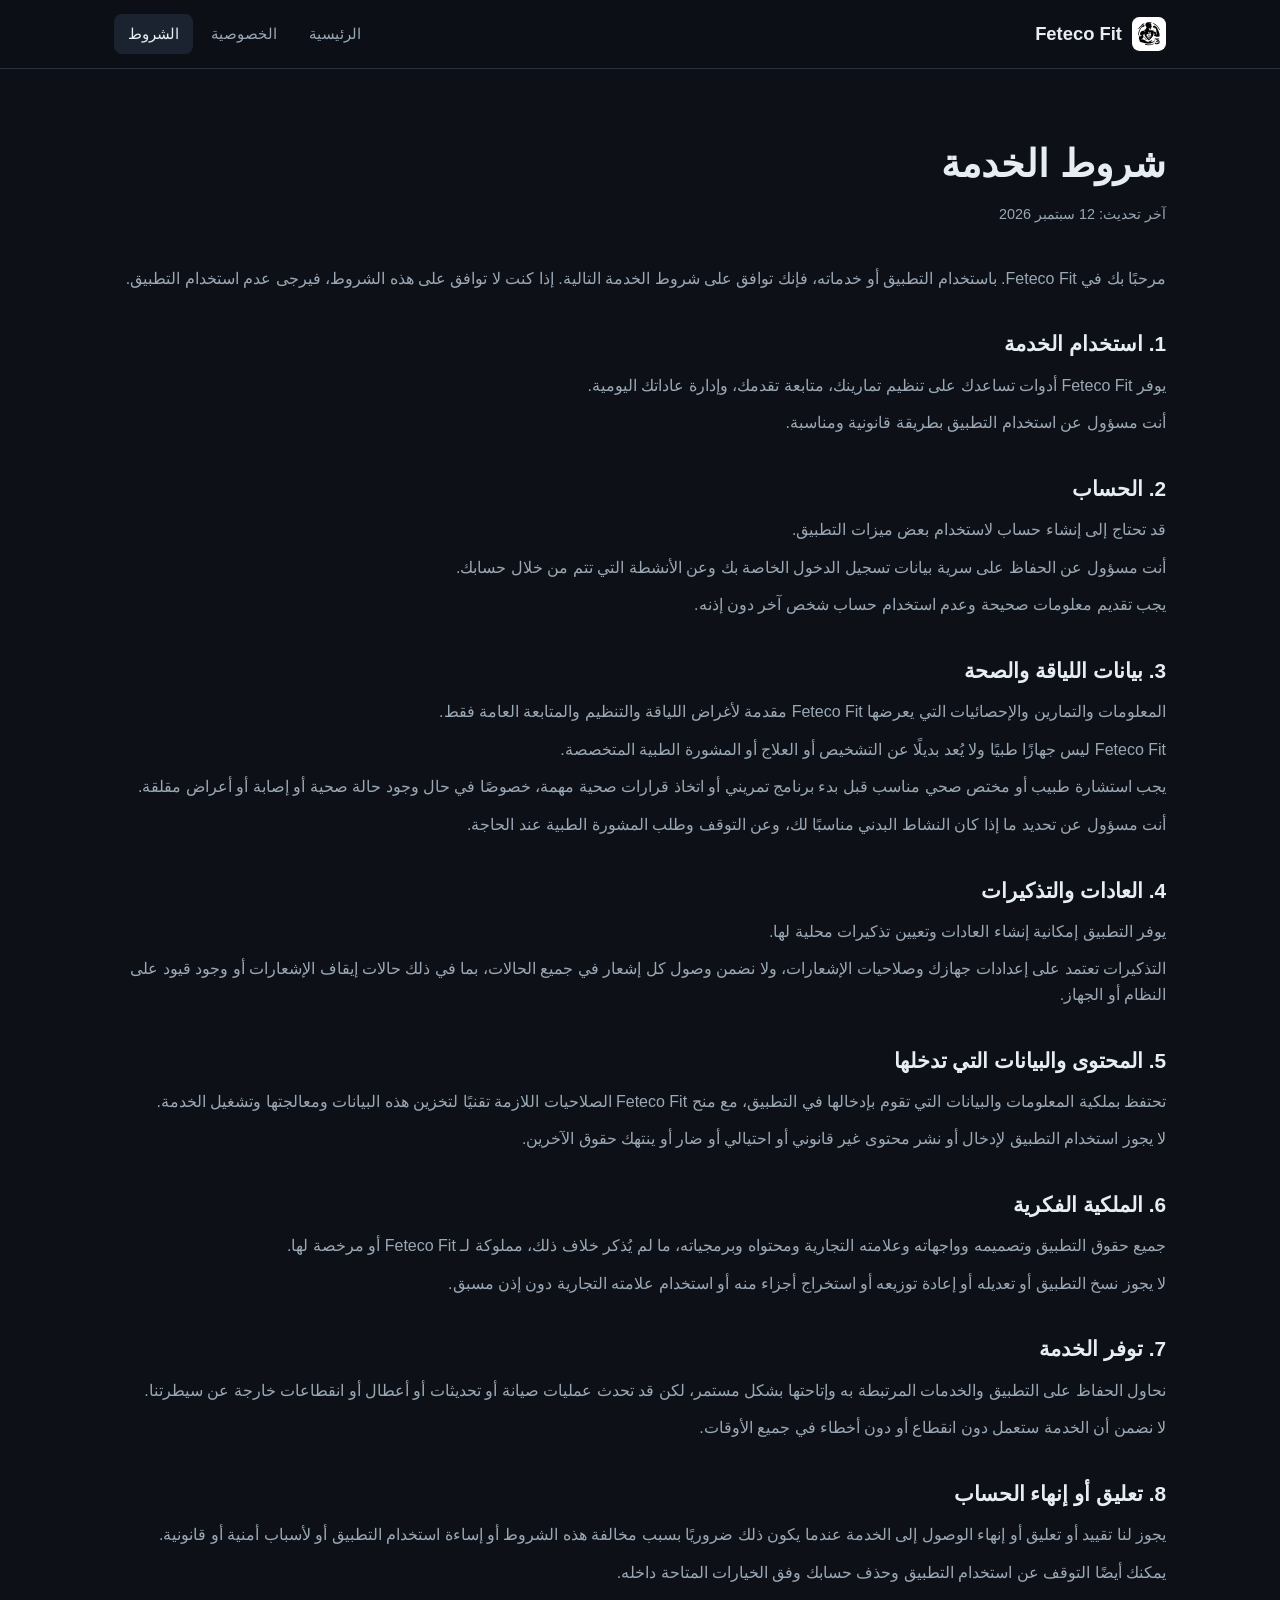
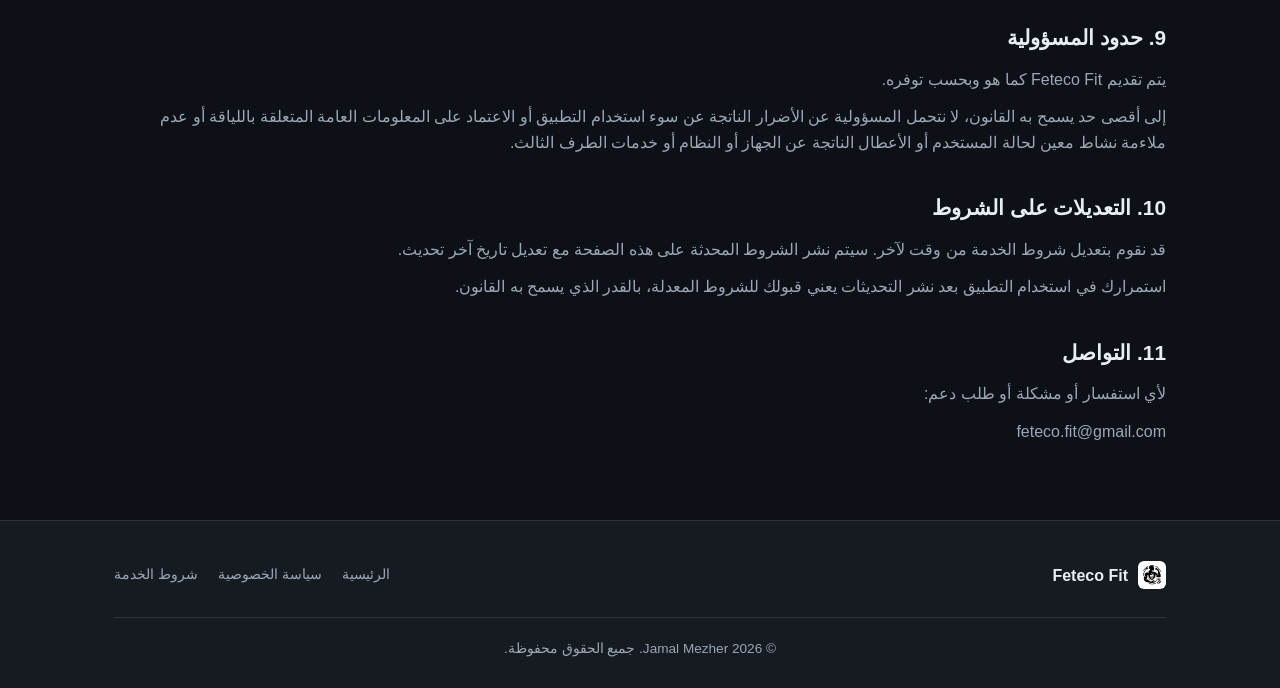
==== terms-of-service/index.html @ 4de9567b "Initial Feteco Fit website Generated with [Devin](https://devin.ai)  Co-Authored-By: Devin <15824324" ====
<!DOCTYPE html>
<html lang="ar" dir="rtl">
<head>
  <meta charset="UTF-8" />
  <meta name="viewport" content="width=device-width, initial-scale=1.0" />
  <title>شروط الخدمة — Feteco Fit</title>
  <meta name="description" content="شروط الخدمة لتطبيق Feteco Fit" />
  <link rel="icon" type="image/svg+xml" href="../assets/logo.svg" />
  <link rel="stylesheet" href="../style.css" />
</head>
<body>

  <header class="site-header">
    <div class="container">
      <a class="brand" href="../index.html">
        <img src="../assets/logo.svg" alt="Feteco Fit logo" />
        <span>Feteco Fit</span>
      </a>
      <nav class="main-nav" aria-label="Main navigation">
        <ul>
          <li><a href="../index.html">الرئيسية</a></li>
          <li><a href="../privacy-policy/">الخصوصية</a></li>
          <li><a href="../terms-of-service/" class="active">الشروط</a></li>
        </ul>
      </nav>
    </div>
  </header>

  <main class="page-content">
    <div class="container">
      <h1>شروط الخدمة</h1>
      <p class="last-updated">آخر تحديث: 12 سبتمبر 2026</p>

      <p>مرحبًا بك في Feteco Fit. باستخدام التطبيق أو خدماته، فإنك توافق على شروط الخدمة التالية. إذا كنت لا توافق على هذه الشروط، فيرجى عدم استخدام التطبيق.</p>

      <h2>1. استخدام الخدمة</h2>
      <p>يوفر Feteco Fit أدوات تساعدك على تنظيم تمارينك، متابعة تقدمك، وإدارة عاداتك اليومية.</p>
      <p>أنت مسؤول عن استخدام التطبيق بطريقة قانونية ومناسبة.</p>

      <h2>2. الحساب</h2>
      <p>قد تحتاج إلى إنشاء حساب لاستخدام بعض ميزات التطبيق.</p>
      <p>أنت مسؤول عن الحفاظ على سرية بيانات تسجيل الدخول الخاصة بك وعن الأنشطة التي تتم من خلال حسابك.</p>
      <p>يجب تقديم معلومات صحيحة وعدم استخدام حساب شخص آخر دون إذنه.</p>

      <h2>3. بيانات اللياقة والصحة</h2>
      <p>المعلومات والتمارين والإحصائيات التي يعرضها Feteco Fit مقدمة لأغراض اللياقة والتنظيم والمتابعة العامة فقط.</p>
      <p>Feteco Fit ليس جهازًا طبيًا ولا يُعد بديلًا عن التشخيص أو العلاج أو المشورة الطبية المتخصصة.</p>
      <p>يجب استشارة طبيب أو مختص صحي مناسب قبل بدء برنامج تمريني أو اتخاذ قرارات صحية مهمة، خصوصًا في حال وجود حالة صحية أو إصابة أو أعراض مقلقة.</p>
      <p>أنت مسؤول عن تحديد ما إذا كان النشاط البدني مناسبًا لك، وعن التوقف وطلب المشورة الطبية عند الحاجة.</p>

      <h2>4. العادات والتذكيرات</h2>
      <p>يوفر التطبيق إمكانية إنشاء العادات وتعيين تذكيرات محلية لها.</p>
      <p>التذكيرات تعتمد على إعدادات جهازك وصلاحيات الإشعارات، ولا نضمن وصول كل إشعار في جميع الحالات، بما في ذلك حالات إيقاف الإشعارات أو وجود قيود على النظام أو الجهاز.</p>

      <h2>5. المحتوى والبيانات التي تدخلها</h2>
      <p>تحتفظ بملكية المعلومات والبيانات التي تقوم بإدخالها في التطبيق، مع منح Feteco Fit الصلاحيات اللازمة تقنيًا لتخزين هذه البيانات ومعالجتها وتشغيل الخدمة.</p>
      <p>لا يجوز استخدام التطبيق لإدخال أو نشر محتوى غير قانوني أو احتيالي أو ضار أو ينتهك حقوق الآخرين.</p>

      <h2>6. الملكية الفكرية</h2>
      <p>جميع حقوق التطبيق وتصميمه وواجهاته وعلامته التجارية ومحتواه وبرمجياته، ما لم يُذكر خلاف ذلك، مملوكة لـ Feteco Fit أو مرخصة لها.</p>
      <p>لا يجوز نسخ التطبيق أو تعديله أو إعادة توزيعه أو استخراج أجزاء منه أو استخدام علامته التجارية دون إذن مسبق.</p>

      <h2>7. توفر الخدمة</h2>
      <p>نحاول الحفاظ على التطبيق والخدمات المرتبطة به وإتاحتها بشكل مستمر، لكن قد تحدث عمليات صيانة أو تحديثات أو أعطال أو انقطاعات خارجة عن سيطرتنا.</p>
      <p>لا نضمن أن الخدمة ستعمل دون انقطاع أو دون أخطاء في جميع الأوقات.</p>

      <h2>8. تعليق أو إنهاء الحساب</h2>
      <p>يجوز لنا تقييد أو تعليق أو إنهاء الوصول إلى الخدمة عندما يكون ذلك ضروريًا بسبب مخالفة هذه الشروط أو إساءة استخدام التطبيق أو لأسباب أمنية أو قانونية.</p>
      <p>يمكنك أيضًا التوقف عن استخدام التطبيق وحذف حسابك وفق الخيارات المتاحة داخله.</p>

      <h2>9. حدود المسؤولية</h2>
      <p>يتم تقديم Feteco Fit كما هو وبحسب توفره.</p>
      <p>إلى أقصى حد يسمح به القانون، لا نتحمل المسؤولية عن الأضرار الناتجة عن سوء استخدام التطبيق أو الاعتماد على المعلومات العامة المتعلقة باللياقة أو عدم ملاءمة نشاط معين لحالة المستخدم أو الأعطال الناتجة عن الجهاز أو النظام أو خدمات الطرف الثالث.</p>

      <h2>10. التعديلات على الشروط</h2>
      <p>قد نقوم بتعديل شروط الخدمة من وقت لآخر. سيتم نشر الشروط المحدثة على هذه الصفحة مع تعديل تاريخ آخر تحديث.</p>
      <p>استمرارك في استخدام التطبيق بعد نشر التحديثات يعني قبولك للشروط المعدلة، بالقدر الذي يسمح به القانون.</p>

      <h2>11. التواصل</h2>
      <p>لأي استفسار أو مشكلة أو طلب دعم:</p>
      <p>feteco.fit@gmail.com</p>
    </div>
  </main>

  <footer class="site-footer">
    <div class="container">
      <div class="footer-grid">
        <div class="footer-brand">
          <img src="../assets/logo.svg" alt="" />
          <span>Feteco Fit</span>
        </div>
        <ul class="footer-links">
          <li><a href="../index.html">الرئيسية</a></li>
          <li><a href="../privacy-policy/">سياسة الخصوصية</a></li>
          <li><a href="../terms-of-service/">شروط الخدمة</a></li>
        </ul>
      </div>
      <div class="footer-bottom">
        © 2026 Jamal Mezher. جميع الحقوق محفوظة.
      </div>
    </div>
  </footer>

</body>
</html>
---- style.css ----
/* ============================================
   Feteco Fit — Shared Styles
   ============================================ */

:root {
  --color-bg: #0d1117;
  --color-surface: #161b22;
  --color-surface-2: #1c2330;
  --color-border: #2a3342;
  --color-text: #e6edf3;
  --color-text-muted: #9aa7b4;
  --color-accent: #7c5cff;
  --color-accent-2: #00d4a6;
  --color-accent-gradient: linear-gradient(135deg, #7c5cff 0%, #00d4a6 100%);
  --radius: 14px;
  --max-width: 1100px;
  --font-stack: -apple-system, BlinkMacSystemFont, "Segoe UI", Roboto, Helvetica, Arial, sans-serif;
}

* {
  margin: 0;
  padding: 0;
  box-sizing: border-box;
}

html {
  scroll-behavior: smooth;
}

body {
  font-family: var(--font-stack);
  background-color: var(--color-bg);
  color: var(--color-text);
  line-height: 1.6;
  display: flex;
  flex-direction: column;
  min-height: 100vh;
}

a {
  color: var(--color-accent-2);
  text-decoration: none;
}

a:hover {
  text-decoration: underline;
}

img {
  max-width: 100%;
  height: auto;
}

.container {
  width: 100%;
  max-width: var(--max-width);
  margin: 0 auto;
  padding: 0 24px;
}

/* ---------- Header / Nav ---------- */

.site-header {
  position: sticky;
  top: 0;
  z-index: 100;
  background-color: rgba(13, 17, 23, 0.85);
  backdrop-filter: blur(10px);
  border-bottom: 1px solid var(--color-border);
}

.site-header .container {
  display: flex;
  align-items: center;
  justify-content: space-between;
  flex-wrap: wrap;
  padding-top: 14px;
  padding-bottom: 14px;
  gap: 12px;
}

.brand {
  display: flex;
  align-items: center;
  gap: 10px;
  font-size: 1.15rem;
  font-weight: 700;
  color: var(--color-text);
}

.brand:hover {
  text-decoration: none;
}

.brand img {
  width: 34px;
  height: 34px;
}

.main-nav ul {
  list-style: none;
  display: flex;
  gap: 4px;
  flex-wrap: wrap;
}

.main-nav a {
  display: inline-block;
  padding: 8px 14px;
  border-radius: 8px;
  color: var(--color-text-muted);
  font-size: 0.95rem;
  font-weight: 500;
}

.main-nav a:hover {
  color: var(--color-text);
  background-color: var(--color-surface-2);
  text-decoration: none;
}

.main-nav a.active {
  color: var(--color-text);
  background-color: var(--color-surface-2);
}

/* ---------- Hero ---------- */

.hero {
  text-align: center;
  padding: 96px 24px 72px;
  background:
    radial-gradient(ellipse 60% 50% at 50% 0%, rgba(124, 92, 255, 0.18), transparent),
    radial-gradient(ellipse 40% 40% at 80% 30%, rgba(0, 212, 166, 0.10), transparent);
}

.hero-badge {
  display: inline-block;
  padding: 6px 16px;
  margin-bottom: 24px;
  font-size: 0.8rem;
  font-weight: 600;
  letter-spacing: 0.06em;
  text-transform: uppercase;
  color: var(--color-accent-2);
  border: 1px solid rgba(0, 212, 166, 0.35);
  border-radius: 999px;
  background-color: rgba(0, 212, 166, 0.08);
}

.hero h1 {
  font-size: clamp(2.2rem, 5.5vw, 3.6rem);
  font-weight: 800;
  line-height: 1.15;
  letter-spacing: -0.02em;
  max-width: 720px;
  margin: 0 auto 18px;
}

.hero h1 .gradient-text {
  background: var(--color-accent-gradient);
  -webkit-background-clip: text;
  background-clip: text;
  color: transparent;
}

.hero p {
  font-size: 1.15rem;
  color: var(--color-text-muted);
  max-width: 560px;
  margin: 0 auto 36px;
}

.hero-cta {
  display: flex;
  justify-content: center;
  gap: 14px;
  flex-wrap: wrap;
}

/* ---------- Buttons ---------- */

.btn {
  display: inline-flex;
  align-items: center;
  gap: 8px;
  padding: 14px 28px;
  border-radius: 12px;
  font-size: 1rem;
  font-weight: 600;
  border: 1px solid transparent;
  cursor: pointer;
  transition: transform 0.15s ease, box-shadow 0.15s ease;
}

.btn:hover {
  text-decoration: none;
  transform: translateY(-2px);
}

.btn-primary {
  background: var(--color-accent-gradient);
  color: #fff;
}

.btn-primary:hover {
  box-shadow: 0 8px 24px rgba(124, 92, 255, 0.35);
}

.btn-secondary {
  background-color: var(--color-surface-2);
  color: var(--color-text);
  border-color: var(--color-border);
}

.btn-secondary:hover {
  border-color: var(--color-accent);
}

/* ---------- Sections ---------- */

.section {
  padding: 72px 0;
}

.section-title {
  text-align: center;
  font-size: clamp(1.6rem, 3.5vw, 2.2rem);
  font-weight: 700;
  margin-bottom: 12px;
}

.section-subtitle {
  text-align: center;
  color: var(--color-text-muted);
  max-width: 560px;
  margin: 0 auto 48px;
}

/* ---------- Feature cards ---------- */

.features-grid {
  display: grid;
  grid-template-columns: repeat(auto-fit, minmax(260px, 1fr));
  gap: 20px;
}

.feature-card {
  background-color: var(--color-surface);
  border: 1px solid var(--color-border);
  border-radius: var(--radius);
  padding: 32px 28px;
  transition: border-color 0.15s ease, transform 0.15s ease;
}

.feature-card:hover {
  border-color: var(--color-accent);
  transform: translateY(-4px);
}

.feature-icon {
  display: inline-flex;
  align-items: center;
  justify-content: center;
  width: 48px;
  height: 48px;
  margin-bottom: 18px;
  border-radius: 12px;
  background-color: var(--color-surface-2);
  color: var(--color-accent-2);
  font-size: 1.4rem;
}

.feature-card h3 {
  font-size: 1.1rem;
  margin-bottom: 8px;
}

.feature-card p {
  color: var(--color-text-muted);
  font-size: 0.95rem;
}

/* ---------- Download / CTA band ---------- */

.cta-band {
  text-align: center;
  padding: 72px 24px;
  margin: 24px auto 72px;
  max-width: var(--max-width);
  border-radius: 20px;
  background: var(--color-accent-gradient);
}

.cta-band h2 {
  font-size: clamp(1.6rem, 3.5vw, 2.2rem);
  color: #fff;
  margin-bottom: 12px;
}

.cta-band p {
  color: rgba(255, 255, 255, 0.85);
  margin-bottom: 28px;
}

.cta-band .btn {
  background-color: #0d1117;
  color: #fff;
}

/* ---------- Content pages (Privacy / Terms / Contact) ---------- */

.page-content {
  flex: 1;
  padding: 64px 0;
}

.page-content h1 {
  font-size: clamp(1.8rem, 4vw, 2.4rem);
  margin-bottom: 8px;
}

.page-content .last-updated {
  color: var(--color-text-muted);
  font-size: 0.9rem;
  margin-bottom: 40px;
}

.page-content h2 {
  font-size: 1.3rem;
  margin: 36px 0 12px;
}

.page-content p,
.page-content li {
  color: var(--color-text-muted);
  margin-bottom: 12px;
}

.page-content ul {
  padding-inline-start: 24px;
  margin-bottom: 12px;
}

.page-content .placeholder-note {
  padding: 16px 20px;
  margin: 24px 0;
  border: 1px dashed var(--color-accent);
  border-radius: var(--radius);
  background-color: rgba(124, 92, 255, 0.07);
  color: var(--color-text-muted);
  font-size: 0.9rem;
}

.page-content .placeholder-note strong {
  color: var(--color-accent-2);
}

/* ---------- Contact cards ---------- */

.contact-grid {
  display: grid;
  grid-template-columns: repeat(auto-fit, minmax(260px, 1fr));
  gap: 20px;
  margin-top: 32px;
}

.contact-card {
  background-color: var(--color-surface);
  border: 1px solid var(--color-border);
  border-radius: var(--radius);
  padding: 28px;
}

.contact-card h3 {
  font-size: 1rem;
  margin-bottom: 8px;
  color: var(--color-text);
}

.contact-card p {
  font-size: 0.95rem;
}

/* ---------- Footer ---------- */

.site-footer {
  margin-top: auto;
  border-top: 1px solid var(--color-border);
  background-color: var(--color-surface);
  padding: 40px 0 28px;
}

.footer-grid {
  display: flex;
  justify-content: space-between;
  align-items: flex-start;
  flex-wrap: wrap;
  gap: 24px;
  margin-bottom: 28px;
}

.footer-brand {
  display: flex;
  align-items: center;
  gap: 10px;
  font-weight: 700;
  color: var(--color-text);
}

.footer-brand img {
  width: 28px;
  height: 28px;
}

.footer-links {
  list-style: none;
  display: flex;
  gap: 20px;
  flex-wrap: wrap;
}

.footer-links a {
  color: var(--color-text-muted);
  font-size: 0.9rem;
}

.footer-links a:hover {
  color: var(--color-text);
}

.footer-bottom {
  text-align: center;
  color: var(--color-text-muted);
  font-size: 0.85rem;
  border-top: 1px solid var(--color-border);
  padding-top: 20px;
}

/* ---------- Responsive ---------- */

@media (max-width: 640px) {
  .site-header .container {
    justify-content: center;
  }

  .main-nav ul {
    justify-content: center;
  }

  .hero {
    padding: 64px 20px 56px;
  }

  .section {
    padding: 52px 0;
  }

  .footer-grid {
    flex-direction: column;
    align-items: center;
    text-align: center;
  }

  .footer-links {
    justify-content: center;
  }
}
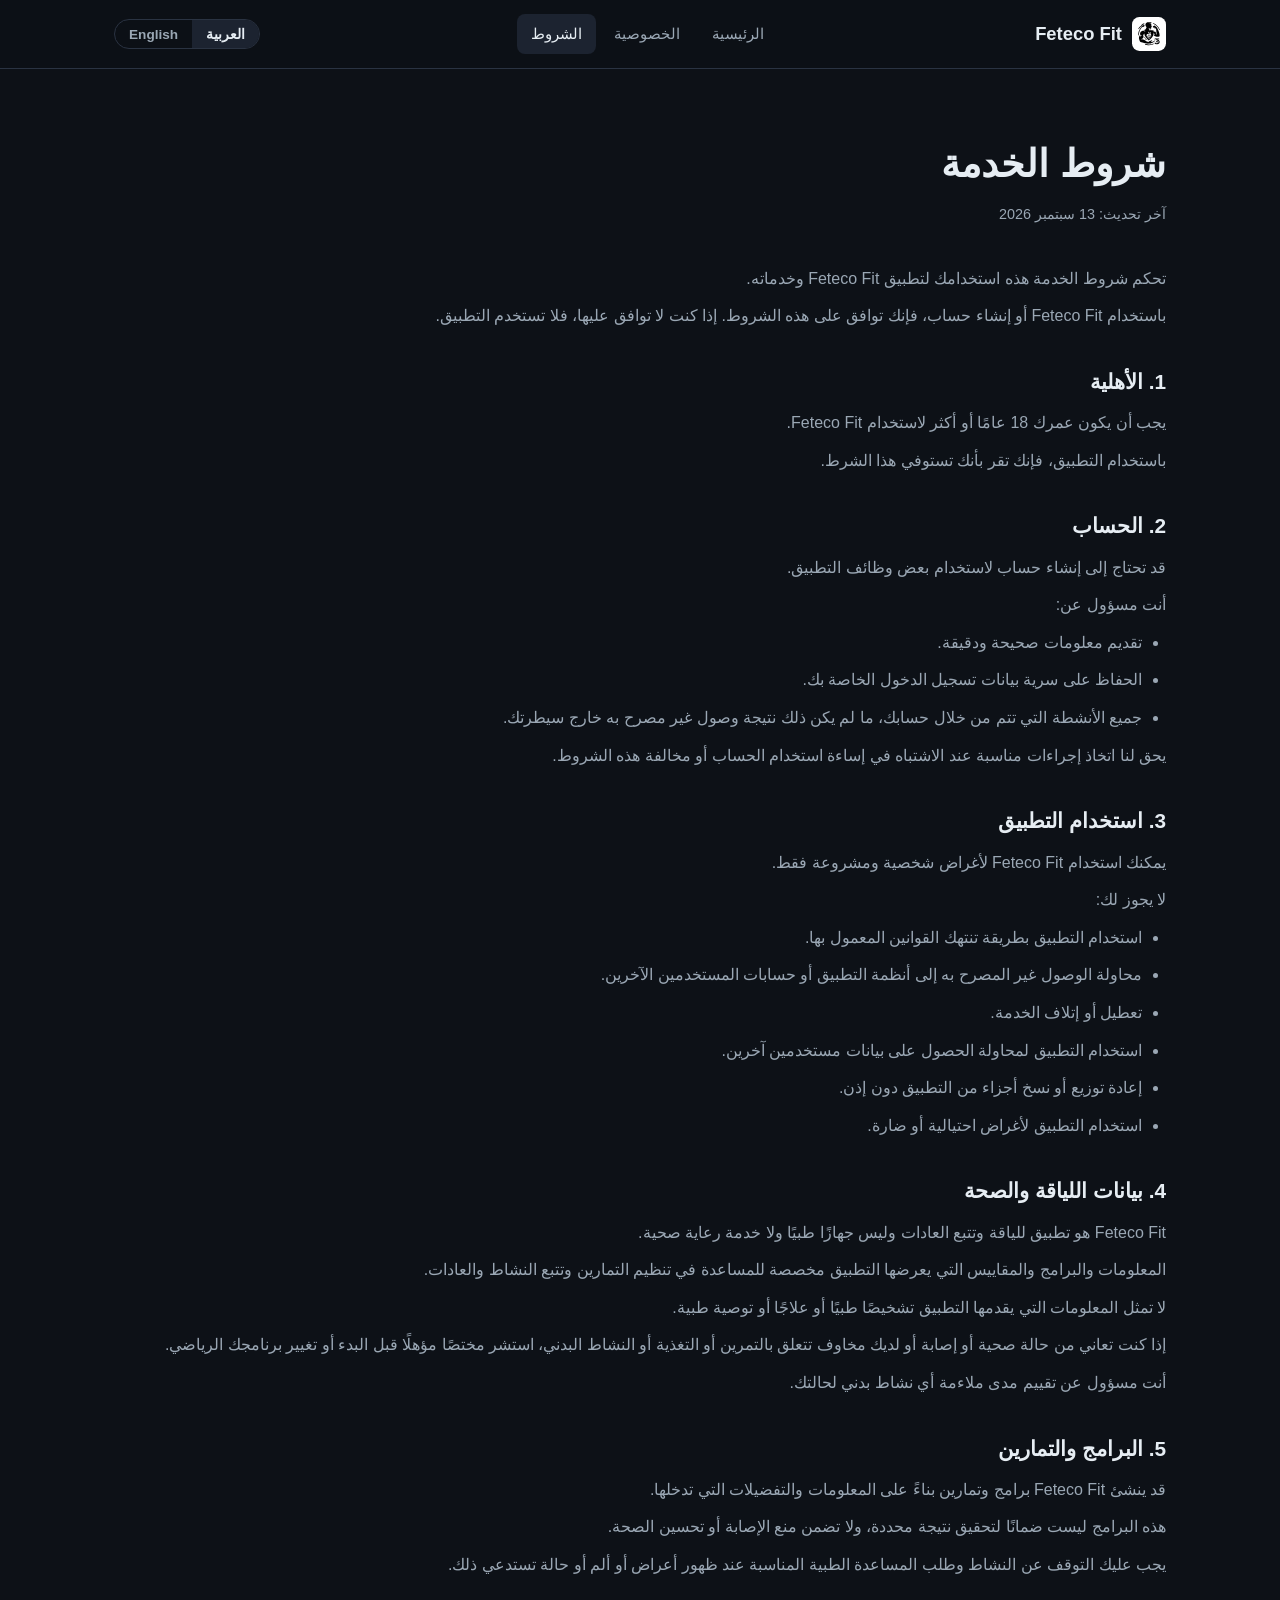
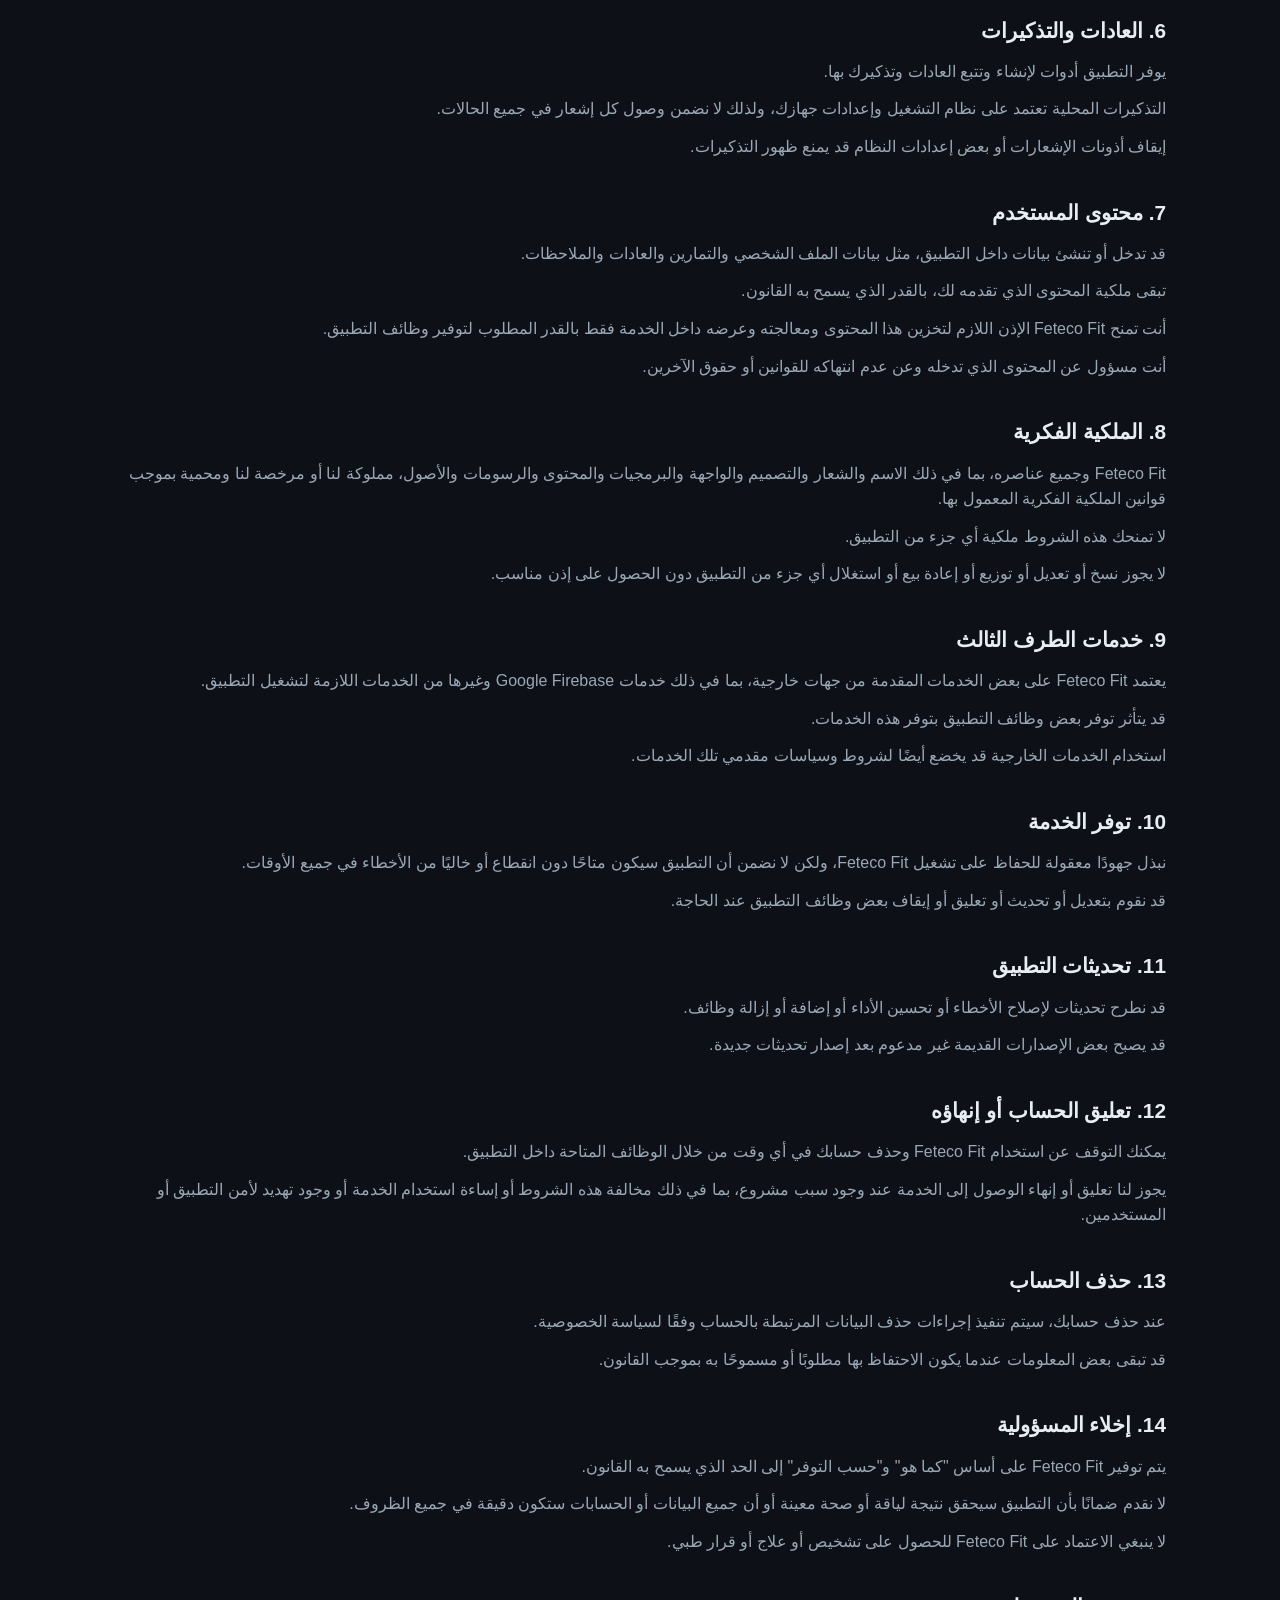
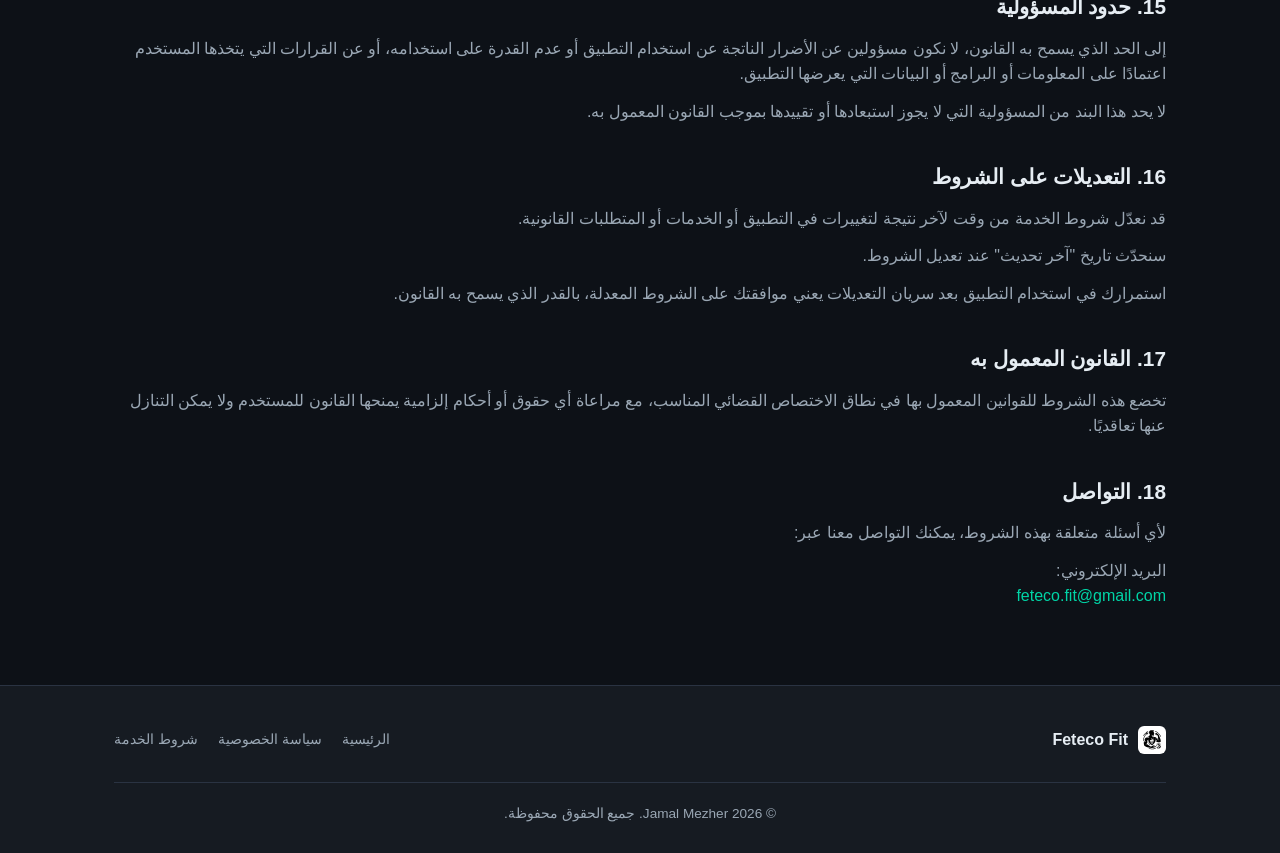
==== commit 8efc5542: "docs(legal): update bilingual privacy policy and terms Generated with [Devin](https://devin.ai)  Co-" ====
--- a/terms-of-service/index.html
+++ b/terms-of-service/index.html
@@ -4,7 +4,7 @@
   <meta charset="UTF-8" />
   <meta name="viewport" content="width=device-width, initial-scale=1.0" />
   <title>شروط الخدمة — Feteco Fit</title>
-  <meta name="description" content="شروط الخدمة لتطبيق Feteco Fit" />
+  <meta name="description" content="شروط الخدمة لتطبيق Feteco Fit — Terms of Service for the Feteco Fit app" />
   <link rel="icon" type="image/svg+xml" href="../assets/logo.svg" />
   <link rel="stylesheet" href="../style.css" />
 </head>
@@ -18,67 +18,233 @@
       </a>
       <nav class="main-nav" aria-label="Main navigation">
         <ul>
-          <li><a href="../index.html">الرئيسية</a></li>
-          <li><a href="../privacy-policy/">الخصوصية</a></li>
-          <li><a href="../terms-of-service/" class="active">الشروط</a></li>
+          <li><a href="../index.html" data-i18n-ar="الرئيسية" data-i18n-en="Home">الرئيسية</a></li>
+          <li><a href="../privacy-policy/" data-i18n-ar="الخصوصية" data-i18n-en="Privacy">الخصوصية</a></li>
+          <li><a href="../terms-of-service/" class="active" data-i18n-ar="الشروط" data-i18n-en="Terms">الشروط</a></li>
         </ul>
       </nav>
+      <div class="lang-toggle" role="group" aria-label="Language / اللغة">
+        <button type="button" data-set-lang="ar" class="active">العربية</button>
+        <button type="button" data-set-lang="en">English</button>
+      </div>
     </div>
   </header>
 
   <main class="page-content">
     <div class="container">
-      <h1>شروط الخدمة</h1>
-      <p class="last-updated">آخر تحديث: 12 سبتمبر 2026</p>
-
-      <p>مرحبًا بك في Feteco Fit. باستخدام التطبيق أو خدماته، فإنك توافق على شروط الخدمة التالية. إذا كنت لا توافق على هذه الشروط، فيرجى عدم استخدام التطبيق.</p>
-
-      <h2>1. استخدام الخدمة</h2>
-      <p>يوفر Feteco Fit أدوات تساعدك على تنظيم تمارينك، متابعة تقدمك، وإدارة عاداتك اليومية.</p>
-      <p>أنت مسؤول عن استخدام التطبيق بطريقة قانونية ومناسبة.</p>
-
-      <h2>2. الحساب</h2>
-      <p>قد تحتاج إلى إنشاء حساب لاستخدام بعض ميزات التطبيق.</p>
-      <p>أنت مسؤول عن الحفاظ على سرية بيانات تسجيل الدخول الخاصة بك وعن الأنشطة التي تتم من خلال حسابك.</p>
-      <p>يجب تقديم معلومات صحيحة وعدم استخدام حساب شخص آخر دون إذنه.</p>
-
-      <h2>3. بيانات اللياقة والصحة</h2>
-      <p>المعلومات والتمارين والإحصائيات التي يعرضها Feteco Fit مقدمة لأغراض اللياقة والتنظيم والمتابعة العامة فقط.</p>
-      <p>Feteco Fit ليس جهازًا طبيًا ولا يُعد بديلًا عن التشخيص أو العلاج أو المشورة الطبية المتخصصة.</p>
-      <p>يجب استشارة طبيب أو مختص صحي مناسب قبل بدء برنامج تمريني أو اتخاذ قرارات صحية مهمة، خصوصًا في حال وجود حالة صحية أو إصابة أو أعراض مقلقة.</p>
-      <p>أنت مسؤول عن تحديد ما إذا كان النشاط البدني مناسبًا لك، وعن التوقف وطلب المشورة الطبية عند الحاجة.</p>
-
-      <h2>4. العادات والتذكيرات</h2>
-      <p>يوفر التطبيق إمكانية إنشاء العادات وتعيين تذكيرات محلية لها.</p>
-      <p>التذكيرات تعتمد على إعدادات جهازك وصلاحيات الإشعارات، ولا نضمن وصول كل إشعار في جميع الحالات، بما في ذلك حالات إيقاف الإشعارات أو وجود قيود على النظام أو الجهاز.</p>
-
-      <h2>5. المحتوى والبيانات التي تدخلها</h2>
-      <p>تحتفظ بملكية المعلومات والبيانات التي تقوم بإدخالها في التطبيق، مع منح Feteco Fit الصلاحيات اللازمة تقنيًا لتخزين هذه البيانات ومعالجتها وتشغيل الخدمة.</p>
-      <p>لا يجوز استخدام التطبيق لإدخال أو نشر محتوى غير قانوني أو احتيالي أو ضار أو ينتهك حقوق الآخرين.</p>
-
-      <h2>6. الملكية الفكرية</h2>
-      <p>جميع حقوق التطبيق وتصميمه وواجهاته وعلامته التجارية ومحتواه وبرمجياته، ما لم يُذكر خلاف ذلك، مملوكة لـ Feteco Fit أو مرخصة لها.</p>
-      <p>لا يجوز نسخ التطبيق أو تعديله أو إعادة توزيعه أو استخراج أجزاء منه أو استخدام علامته التجارية دون إذن مسبق.</p>
-
-      <h2>7. توفر الخدمة</h2>
-      <p>نحاول الحفاظ على التطبيق والخدمات المرتبطة به وإتاحتها بشكل مستمر، لكن قد تحدث عمليات صيانة أو تحديثات أو أعطال أو انقطاعات خارجة عن سيطرتنا.</p>
-      <p>لا نضمن أن الخدمة ستعمل دون انقطاع أو دون أخطاء في جميع الأوقات.</p>
-
-      <h2>8. تعليق أو إنهاء الحساب</h2>
-      <p>يجوز لنا تقييد أو تعليق أو إنهاء الوصول إلى الخدمة عندما يكون ذلك ضروريًا بسبب مخالفة هذه الشروط أو إساءة استخدام التطبيق أو لأسباب أمنية أو قانونية.</p>
-      <p>يمكنك أيضًا التوقف عن استخدام التطبيق وحذف حسابك وفق الخيارات المتاحة داخله.</p>
-
-      <h2>9. حدود المسؤولية</h2>
-      <p>يتم تقديم Feteco Fit كما هو وبحسب توفره.</p>
-      <p>إلى أقصى حد يسمح به القانون، لا نتحمل المسؤولية عن الأضرار الناتجة عن سوء استخدام التطبيق أو الاعتماد على المعلومات العامة المتعلقة باللياقة أو عدم ملاءمة نشاط معين لحالة المستخدم أو الأعطال الناتجة عن الجهاز أو النظام أو خدمات الطرف الثالث.</p>
-
-      <h2>10. التعديلات على الشروط</h2>
-      <p>قد نقوم بتعديل شروط الخدمة من وقت لآخر. سيتم نشر الشروط المحدثة على هذه الصفحة مع تعديل تاريخ آخر تحديث.</p>
-      <p>استمرارك في استخدام التطبيق بعد نشر التحديثات يعني قبولك للشروط المعدلة، بالقدر الذي يسمح به القانون.</p>
-
-      <h2>11. التواصل</h2>
-      <p>لأي استفسار أو مشكلة أو طلب دعم:</p>
-      <p>feteco.fit@gmail.com</p>
+
+      <div data-lang-content="ar" lang="ar" dir="rtl">
+        <h1>شروط الخدمة</h1>
+        <p class="last-updated">آخر تحديث: 13 سبتمبر 2026</p>
+
+        <p>تحكم شروط الخدمة هذه استخدامك لتطبيق Feteco Fit وخدماته.</p>
+        <p>باستخدام Feteco Fit أو إنشاء حساب، فإنك توافق على هذه الشروط. إذا كنت لا توافق عليها، فلا تستخدم التطبيق.</p>
+
+        <h2>1. الأهلية</h2>
+        <p>يجب أن يكون عمرك 18 عامًا أو أكثر لاستخدام Feteco Fit.</p>
+        <p>باستخدام التطبيق، فإنك تقر بأنك تستوفي هذا الشرط.</p>
+
+        <h2>2. الحساب</h2>
+        <p>قد تحتاج إلى إنشاء حساب لاستخدام بعض وظائف التطبيق.</p>
+        <p>أنت مسؤول عن:</p>
+        <ul>
+          <li>تقديم معلومات صحيحة ودقيقة.</li>
+          <li>الحفاظ على سرية بيانات تسجيل الدخول الخاصة بك.</li>
+          <li>جميع الأنشطة التي تتم من خلال حسابك، ما لم يكن ذلك نتيجة وصول غير مصرح به خارج سيطرتك.</li>
+        </ul>
+        <p>يحق لنا اتخاذ إجراءات مناسبة عند الاشتباه في إساءة استخدام الحساب أو مخالفة هذه الشروط.</p>
+
+        <h2>3. استخدام التطبيق</h2>
+        <p>يمكنك استخدام Feteco Fit لأغراض شخصية ومشروعة فقط.</p>
+        <p>لا يجوز لك:</p>
+        <ul>
+          <li>استخدام التطبيق بطريقة تنتهك القوانين المعمول بها.</li>
+          <li>محاولة الوصول غير المصرح به إلى أنظمة التطبيق أو حسابات المستخدمين الآخرين.</li>
+          <li>تعطيل أو إتلاف الخدمة.</li>
+          <li>استخدام التطبيق لمحاولة الحصول على بيانات مستخدمين آخرين.</li>
+          <li>إعادة توزيع أو نسخ أجزاء من التطبيق دون إذن.</li>
+          <li>استخدام التطبيق لأغراض احتيالية أو ضارة.</li>
+        </ul>
+
+        <h2>4. بيانات اللياقة والصحة</h2>
+        <p>Feteco Fit هو تطبيق للياقة وتتبع العادات وليس جهازًا طبيًا ولا خدمة رعاية صحية.</p>
+        <p>المعلومات والبرامج والمقاييس التي يعرضها التطبيق مخصصة للمساعدة في تنظيم التمارين وتتبع النشاط والعادات.</p>
+        <p>لا تمثل المعلومات التي يقدمها التطبيق تشخيصًا طبيًا أو علاجًا أو توصية طبية.</p>
+        <p>إذا كنت تعاني من حالة صحية أو إصابة أو لديك مخاوف تتعلق بالتمرين أو التغذية أو النشاط البدني، استشر مختصًا مؤهلًا قبل البدء أو تغيير برنامجك الرياضي.</p>
+        <p>أنت مسؤول عن تقييم مدى ملاءمة أي نشاط بدني لحالتك.</p>
+
+        <h2>5. البرامج والتمارين</h2>
+        <p>قد ينشئ Feteco Fit برامج وتمارين بناءً على المعلومات والتفضيلات التي تدخلها.</p>
+        <p>هذه البرامج ليست ضمانًا لتحقيق نتيجة محددة، ولا تضمن منع الإصابة أو تحسين الصحة.</p>
+        <p>يجب عليك التوقف عن النشاط وطلب المساعدة الطبية المناسبة عند ظهور أعراض أو ألم أو حالة تستدعي ذلك.</p>
+
+        <h2>6. العادات والتذكيرات</h2>
+        <p>يوفر التطبيق أدوات لإنشاء وتتبع العادات وتذكيرك بها.</p>
+        <p>التذكيرات المحلية تعتمد على نظام التشغيل وإعدادات جهازك، ولذلك لا نضمن وصول كل إشعار في جميع الحالات.</p>
+        <p>إيقاف أذونات الإشعارات أو بعض إعدادات النظام قد يمنع ظهور التذكيرات.</p>
+
+        <h2>7. محتوى المستخدم</h2>
+        <p>قد تدخل أو تنشئ بيانات داخل التطبيق، مثل بيانات الملف الشخصي والتمارين والعادات والملاحظات.</p>
+        <p>تبقى ملكية المحتوى الذي تقدمه لك، بالقدر الذي يسمح به القانون.</p>
+        <p>أنت تمنح Feteco Fit الإذن اللازم لتخزين هذا المحتوى ومعالجته وعرضه داخل الخدمة فقط بالقدر المطلوب لتوفير وظائف التطبيق.</p>
+        <p>أنت مسؤول عن المحتوى الذي تدخله وعن عدم انتهاكه للقوانين أو حقوق الآخرين.</p>
+
+        <h2>8. الملكية الفكرية</h2>
+        <p>Feteco Fit وجميع عناصره، بما في ذلك الاسم والشعار والتصميم والواجهة والبرمجيات والمحتوى والرسومات والأصول، مملوكة لنا أو مرخصة لنا ومحمية بموجب قوانين الملكية الفكرية المعمول بها.</p>
+        <p>لا تمنحك هذه الشروط ملكية أي جزء من التطبيق.</p>
+        <p>لا يجوز نسخ أو تعديل أو توزيع أو إعادة بيع أو استغلال أي جزء من التطبيق دون الحصول على إذن مناسب.</p>
+
+        <h2>9. خدمات الطرف الثالث</h2>
+        <p>يعتمد Feteco Fit على بعض الخدمات المقدمة من جهات خارجية، بما في ذلك خدمات Google Firebase وغيرها من الخدمات اللازمة لتشغيل التطبيق.</p>
+        <p>قد يتأثر توفر بعض وظائف التطبيق بتوفر هذه الخدمات.</p>
+        <p>استخدام الخدمات الخارجية قد يخضع أيضًا لشروط وسياسات مقدمي تلك الخدمات.</p>
+
+        <h2>10. توفر الخدمة</h2>
+        <p>نبذل جهودًا معقولة للحفاظ على تشغيل Feteco Fit، ولكن لا نضمن أن التطبيق سيكون متاحًا دون انقطاع أو خاليًا من الأخطاء في جميع الأوقات.</p>
+        <p>قد نقوم بتعديل أو تحديث أو تعليق أو إيقاف بعض وظائف التطبيق عند الحاجة.</p>
+
+        <h2>11. تحديثات التطبيق</h2>
+        <p>قد نطرح تحديثات لإصلاح الأخطاء أو تحسين الأداء أو إضافة أو إزالة وظائف.</p>
+        <p>قد يصبح بعض الإصدارات القديمة غير مدعوم بعد إصدار تحديثات جديدة.</p>
+
+        <h2>12. تعليق الحساب أو إنهاؤه</h2>
+        <p>يمكنك التوقف عن استخدام Feteco Fit وحذف حسابك في أي وقت من خلال الوظائف المتاحة داخل التطبيق.</p>
+        <p>يجوز لنا تعليق أو إنهاء الوصول إلى الخدمة عند وجود سبب مشروع، بما في ذلك مخالفة هذه الشروط أو إساءة استخدام الخدمة أو وجود تهديد لأمن التطبيق أو المستخدمين.</p>
+
+        <h2>13. حذف الحساب</h2>
+        <p>عند حذف حسابك، سيتم تنفيذ إجراءات حذف البيانات المرتبطة بالحساب وفقًا لسياسة الخصوصية.</p>
+        <p>قد تبقى بعض المعلومات عندما يكون الاحتفاظ بها مطلوبًا أو مسموحًا به بموجب القانون.</p>
+
+        <h2>14. إخلاء المسؤولية</h2>
+        <p>يتم توفير Feteco Fit على أساس "كما هو" و"حسب التوفر" إلى الحد الذي يسمح به القانون.</p>
+        <p>لا نقدم ضمانًا بأن التطبيق سيحقق نتيجة لياقة أو صحة معينة أو أن جميع البيانات أو الحسابات ستكون دقيقة في جميع الظروف.</p>
+        <p>لا ينبغي الاعتماد على Feteco Fit للحصول على تشخيص أو علاج أو قرار طبي.</p>
+
+        <h2>15. حدود المسؤولية</h2>
+        <p>إلى الحد الذي يسمح به القانون، لا نكون مسؤولين عن الأضرار الناتجة عن استخدام التطبيق أو عدم القدرة على استخدامه، أو عن القرارات التي يتخذها المستخدم اعتمادًا على المعلومات أو البرامج أو البيانات التي يعرضها التطبيق.</p>
+        <p>لا يحد هذا البند من المسؤولية التي لا يجوز استبعادها أو تقييدها بموجب القانون المعمول به.</p>
+
+        <h2>16. التعديلات على الشروط</h2>
+        <p>قد نعدّل شروط الخدمة من وقت لآخر نتيجة لتغييرات في التطبيق أو الخدمات أو المتطلبات القانونية.</p>
+        <p>سنحدّث تاريخ "آخر تحديث" عند تعديل الشروط.</p>
+        <p>استمرارك في استخدام التطبيق بعد سريان التعديلات يعني موافقتك على الشروط المعدلة، بالقدر الذي يسمح به القانون.</p>
+
+        <h2>17. القانون المعمول به</h2>
+        <p>تخضع هذه الشروط للقوانين المعمول بها في نطاق الاختصاص القضائي المناسب، مع مراعاة أي حقوق أو أحكام إلزامية يمنحها القانون للمستخدم ولا يمكن التنازل عنها تعاقديًا.</p>
+
+        <h2>18. التواصل</h2>
+        <p>لأي أسئلة متعلقة بهذه الشروط، يمكنك التواصل معنا عبر:</p>
+        <p>البريد الإلكتروني:<br />
+          <a href="mailto:feteco.fit@gmail.com" dir="ltr">feteco.fit@gmail.com</a>
+        </p>
+      </div>
+
+      <div data-lang-content="en" lang="en" dir="ltr" hidden>
+        <h1>Terms of Service</h1>
+        <p class="last-updated">Last updated: September 13, 2026</p>
+
+        <p>These Terms of Service govern your use of the Feteco Fit app and its services.</p>
+        <p>By using Feteco Fit or creating an account, you agree to these Terms. If you do not agree to them, do not use the app.</p>
+
+        <h2>1. Eligibility</h2>
+        <p>You must be 18 years of age or older to use Feteco Fit.</p>
+        <p>By using the app, you represent that you meet this requirement.</p>
+
+        <h2>2. Account</h2>
+        <p>You may need to create an account to use certain app functions.</p>
+        <p>You are responsible for:</p>
+        <ul>
+          <li>Providing true and accurate information.</li>
+          <li>Maintaining the confidentiality of your login credentials.</li>
+          <li>All activities that occur through your account, unless they result from unauthorized access beyond your control.</li>
+        </ul>
+        <p>We may take appropriate action when account misuse or violation of these Terms is suspected.</p>
+
+        <h2>3. Use of the App</h2>
+        <p>You may use Feteco Fit for personal and lawful purposes only.</p>
+        <p>You may not:</p>
+        <ul>
+          <li>Use the app in a manner that violates applicable laws.</li>
+          <li>Attempt unauthorized access to the app's systems or other users' accounts.</li>
+          <li>Disrupt or damage the service.</li>
+          <li>Use the app to attempt to obtain other users' data.</li>
+          <li>Redistribute or copy parts of the app without permission.</li>
+          <li>Use the app for fraudulent or harmful purposes.</li>
+        </ul>
+
+        <h2>4. Fitness and Health Data</h2>
+        <p>Feteco Fit is a fitness and habit-tracking app and is not a medical device or a healthcare service.</p>
+        <p>The information, programs, and metrics displayed by the app are intended to help organize workouts and track activity and habits.</p>
+        <p>The information provided by the app does not constitute a medical diagnosis, treatment, or medical recommendation.</p>
+        <p>If you have a health condition or injury, or have concerns related to exercise, nutrition, or physical activity, consult a qualified professional before starting or changing your exercise program.</p>
+        <p>You are responsible for assessing the suitability of any physical activity for your condition.</p>
+
+        <h2>5. Programs and Workouts</h2>
+        <p>Feteco Fit may generate programs and workouts based on the information and preferences you enter.</p>
+        <p>These programs are not a guarantee of achieving a specific result, nor do they guarantee the prevention of injury or the improvement of health.</p>
+        <p>You should stop the activity and seek appropriate medical assistance if symptoms, pain, or a condition requiring it appear.</p>
+
+        <h2>6. Habits and Reminders</h2>
+        <p>The app provides tools to create and track habits and to remind you of them.</p>
+        <p>Local reminders depend on the operating system and your device settings, so we do not guarantee the delivery of every notification in all cases.</p>
+        <p>Disabling notification permissions or certain system settings may prevent reminders from appearing.</p>
+
+        <h2>7. User Content</h2>
+        <p>You may enter or create data within the app, such as profile data, workouts, habits, and notes.</p>
+        <p>You retain ownership of the content you provide, to the extent permitted by law.</p>
+        <p>You grant Feteco Fit the permission necessary to store, process, and display this content within the service only to the extent required to provide the app's functions.</p>
+        <p>You are responsible for the content you enter and for ensuring that it does not violate laws or the rights of others.</p>
+
+        <h2>8. Intellectual Property</h2>
+        <p>Feteco Fit and all of its elements, including the name, logo, design, interface, software, content, graphics, and assets, are owned by us or licensed to us and are protected under applicable intellectual property laws.</p>
+        <p>These Terms do not grant you ownership of any part of the app.</p>
+        <p>No part of the app may be copied, modified, distributed, resold, or exploited without obtaining appropriate permission.</p>
+
+        <h2>9. Third-Party Services</h2>
+        <p>Feteco Fit relies on certain services provided by third parties, including Google Firebase services and other services necessary to operate the app.</p>
+        <p>The availability of certain app functions may be affected by the availability of these services.</p>
+        <p>Use of third-party services may also be subject to the terms and policies of those service providers.</p>
+
+        <h2>10. Service Availability</h2>
+        <p>We make reasonable efforts to keep Feteco Fit running, but we do not guarantee that the app will be available without interruption or free of errors at all times.</p>
+        <p>We may modify, update, suspend, or discontinue certain app functions when needed.</p>
+
+        <h2>11. App Updates</h2>
+        <p>We may release updates to fix bugs, improve performance, or add or remove functions.</p>
+        <p>Some older versions may become unsupported after new updates are released.</p>
+
+        <h2>12. Account Suspension or Termination</h2>
+        <p>You may stop using Feteco Fit and delete your account at any time through the functions available within the app.</p>
+        <p>We may suspend or terminate access to the service when there is a legitimate reason, including violation of these Terms, misuse of the service, or a threat to the security of the app or its users.</p>
+
+        <h2>13. Account Deletion</h2>
+        <p>When you delete your account, deletion procedures for data associated with the account will be carried out in accordance with the Privacy Policy.</p>
+        <p>Certain information may remain when its retention is required or permitted by law.</p>
+
+        <h2>14. Disclaimer</h2>
+        <p>Feteco Fit is provided on an "as is" and "as available" basis to the extent permitted by law.</p>
+        <p>We do not guarantee that the app will achieve a particular fitness or health outcome or that all data or calculations will be accurate in all circumstances.</p>
+        <p>Feteco Fit should not be relied upon for a diagnosis, treatment, or medical decision.</p>
+
+        <h2>15. Limitation of Liability</h2>
+        <p>To the extent permitted by law, we are not liable for damages arising from use of the app or inability to use it, or for decisions made by the user based on the information, programs, or data displayed by the app.</p>
+        <p>This clause does not limit liability that cannot be excluded or restricted under applicable law.</p>
+
+        <h2>16. Changes to the Terms</h2>
+        <p>We may modify the Terms of Service from time to time as a result of changes to the app, services, or legal requirements.</p>
+        <p>We will update the "Last updated" date when the Terms are modified.</p>
+        <p>Your continued use of the app after the modifications take effect means you agree to the modified Terms, to the extent permitted by law.</p>
+
+        <h2>17. Governing Law</h2>
+        <p>These Terms are governed by the laws applicable in the appropriate jurisdiction, subject to any mandatory rights or provisions granted to the user by law that cannot be waived contractually.</p>
+
+        <h2>18. Contact</h2>
+        <p>For any questions related to these Terms, you can contact us at:</p>
+        <p>Email:<br />
+          <a href="mailto:feteco.fit@gmail.com">feteco.fit@gmail.com</a>
+        </p>
+      </div>
+
     </div>
   </main>
 
@@ -90,16 +256,58 @@
           <span>Feteco Fit</span>
         </div>
         <ul class="footer-links">
-          <li><a href="../index.html">الرئيسية</a></li>
-          <li><a href="../privacy-policy/">سياسة الخصوصية</a></li>
-          <li><a href="../terms-of-service/">شروط الخدمة</a></li>
-        </ul>
-      </div>
-      <div class="footer-bottom">
+          <li><a href="../index.html" data-i18n-ar="الرئيسية" data-i18n-en="Home">الرئيسية</a></li>
+          <li><a href="../privacy-policy/" data-i18n-ar="سياسة الخصوصية" data-i18n-en="Privacy Policy">سياسة الخصوصية</a></li>
+          <li><a href="../terms-of-service/" data-i18n-ar="شروط الخدمة" data-i18n-en="Terms of Service">شروط الخدمة</a></li>
+        </ul>
+      </div>
+      <div class="footer-bottom" data-i18n-ar="© 2026 Jamal Mezher. جميع الحقوق محفوظة." data-i18n-en="© 2026 Jamal Mezher. All rights reserved.">
         © 2026 Jamal Mezher. جميع الحقوق محفوظة.
       </div>
     </div>
   </footer>
 
+  <script>
+    (function () {
+      var TITLES = {
+        ar: 'شروط الخدمة — Feteco Fit',
+        en: 'Terms of Service — Feteco Fit'
+      };
+      var buttons = document.querySelectorAll('[data-set-lang]');
+      var blocks = document.querySelectorAll('[data-lang-content]');
+      var labels = document.querySelectorAll('[data-i18n-ar]');
+
+      function setLang(lang) {
+        var ar = lang !== 'en';
+        document.documentElement.lang = ar ? 'ar' : 'en';
+        document.documentElement.dir = ar ? 'rtl' : 'ltr';
+        document.title = ar ? TITLES.ar : TITLES.en;
+        blocks.forEach(function (el) {
+          el.hidden = (el.getAttribute('data-lang-content') === 'ar') !== ar;
+        });
+        buttons.forEach(function (b) {
+          b.classList.toggle('active', b.getAttribute('data-set-lang') === (ar ? 'ar' : 'en'));
+        });
+        labels.forEach(function (el) {
+          el.textContent = ar ? el.getAttribute('data-i18n-ar') : el.getAttribute('data-i18n-en');
+        });
+        try { localStorage.setItem('feteco-lang', ar ? 'ar' : 'en'); } catch (e) {}
+      }
+
+      buttons.forEach(function (b) {
+        b.addEventListener('click', function () {
+          setLang(b.getAttribute('data-set-lang'));
+        });
+      });
+
+      var initial = 'ar';
+      try {
+        var q = new URLSearchParams(window.location.search).get('lang');
+        initial = q || localStorage.getItem('feteco-lang') || 'ar';
+      } catch (e) {}
+      setLang(initial);
+    })();
+  </script>
+
 </body>
 </html>
--- a/style.css
+++ b/style.css
@@ -124,6 +124,35 @@
   background-color: var(--color-surface-2);
 }
 
+/* ---------- Language toggle ---------- */
+
+.lang-toggle {
+  display: inline-flex;
+  border: 1px solid var(--color-border);
+  border-radius: 999px;
+  overflow: hidden;
+}
+
+.lang-toggle button {
+  padding: 6px 14px;
+  border: none;
+  background: transparent;
+  color: var(--color-text-muted);
+  font-family: inherit;
+  font-size: 0.85rem;
+  font-weight: 600;
+  cursor: pointer;
+}
+
+.lang-toggle button:hover {
+  color: var(--color-text);
+}
+
+.lang-toggle button.active {
+  background-color: var(--color-surface-2);
+  color: var(--color-text);
+}
+
 /* ---------- Hero ---------- */
 
 .hero {
@@ -331,6 +360,12 @@
   margin: 36px 0 12px;
 }
 
+.page-content h3 {
+  font-size: 1.05rem;
+  margin: 20px 0 8px;
+  color: var(--color-text);
+}
+
 .page-content p,
 .page-content li {
   color: var(--color-text-muted);
